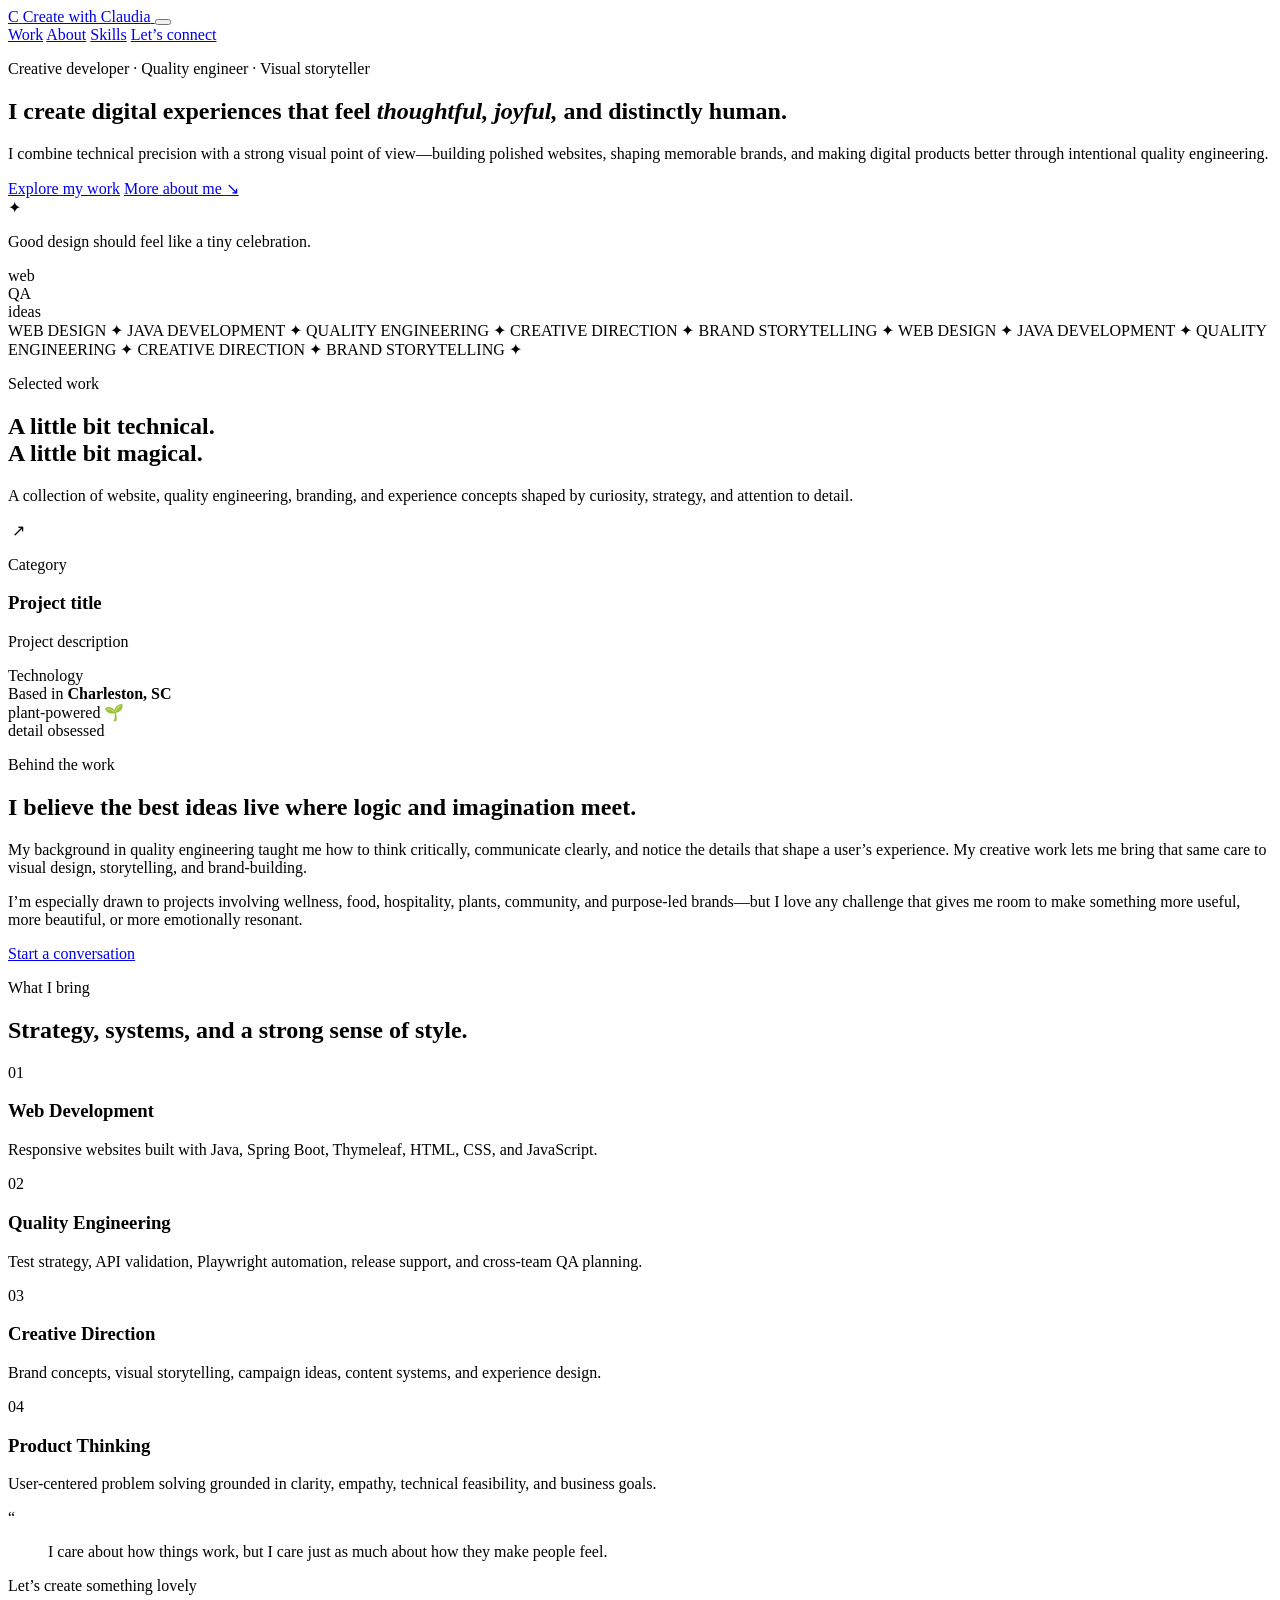
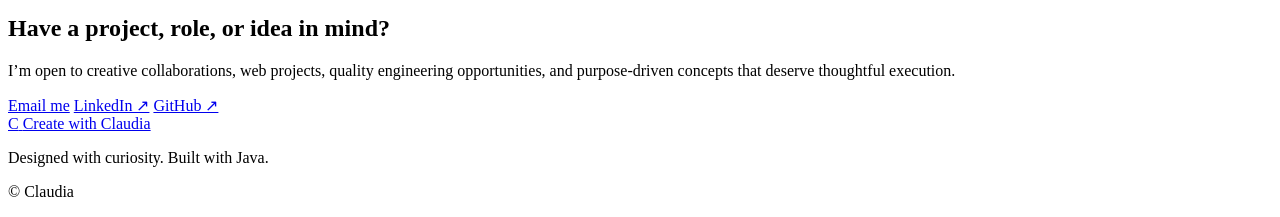
==== claudia-creative-portfolio/target/classes/templates/index.html @ 8a22d0fb "Updates" ====
<!DOCTYPE html>
<html lang="en" xmlns:th="http://www.thymeleaf.org">
<head>
    <meta charset="UTF-8">
    <meta name="viewport" content="width=device-width, initial-scale=1.0">
    <meta name="description" content="Claudia's portfolio featuring web design, quality engineering, branding, and creative direction.">
    <title>Claudia — Creative Developer & Quality Engineer</title>
    <link rel="preconnect" href="https://fonts.googleapis.com">
    <link rel="preconnect" href="https://fonts.gstatic.com" crossorigin>
    <link href="https://fonts.googleapis.com/css2?family=DM+Sans:wght@400;500;600;700&family=Fraunces:opsz,wght@9..144,600;9..144,700&display=swap" rel="stylesheet">
    <link rel="stylesheet" th:href="@{/css/style.css}">
</head>
<body>
<div class="page-shell">
    <header class="site-header">
        <a class="brand" href="#top" aria-label="Claudia home">
            <span class="brand-mark">C</span>
            <span>Create with Claudia</span>
        </a>

        <button class="menu-toggle" aria-label="Toggle navigation" aria-expanded="false">
            <span></span><span></span>
        </button>

        <nav class="site-nav" aria-label="Primary navigation">
            <a href="#work">Work</a>
            <a href="#about">About</a>
            <a href="#skills">Skills</a>
            <a class="nav-cta" href="#contact">Let’s connect</a>
        </nav>
    </header>

    <main id="top">
        <section class="hero section">
            <div class="hero-copy reveal">
                <p class="eyebrow">Creative developer · Quality engineer · Visual storyteller</p>
                <h1>I create digital experiences that feel <em>thoughtful, joyful,</em> and distinctly human.</h1>
                <p class="hero-description">
                    I combine technical precision with a strong visual point of view—building polished websites,
                    shaping memorable brands, and making digital products better through intentional quality engineering.
                </p>
                <div class="hero-actions">
                    <a class="button button-primary" href="#work">Explore my work</a>
                    <a class="text-link" href="#about">More about me <span aria-hidden="true">↘</span></a>
                </div>
            </div>

            <div class="hero-art reveal" aria-label="Abstract portfolio artwork">
                <div class="art-card card-main">
                    <span class="sparkle">✦</span>
                    <p>Good design should feel like a tiny celebration.</p>
                </div>
                <div class="art-card card-small card-pink">web</div>
                <div class="art-card card-small card-yellow">QA</div>
                <div class="art-card card-small card-green">ideas</div>
                <div class="orbit orbit-one"></div>
                <div class="orbit orbit-two"></div>
            </div>
        </section>

        <section class="marquee" aria-label="Areas of expertise">
            <div class="marquee-track">
                <span>WEB DESIGN ✦ JAVA DEVELOPMENT ✦ QUALITY ENGINEERING ✦ CREATIVE DIRECTION ✦ BRAND STORYTELLING ✦</span>
                <span aria-hidden="true">WEB DESIGN ✦ JAVA DEVELOPMENT ✦ QUALITY ENGINEERING ✦ CREATIVE DIRECTION ✦ BRAND STORYTELLING ✦</span>
            </div>
        </section>

        <section id="work" class="section work-section">
            <div class="section-heading reveal">
                <div>
                    <p class="eyebrow">Selected work</p>
                    <h2>A little bit technical.<br>A little bit magical.</h2>
                </div>
                <p>
                    A collection of website, quality engineering, branding, and experience concepts shaped by curiosity,
                    strategy, and attention to detail.
                </p>
            </div>

            <div class="project-grid">
                <article class="project-card reveal" th:each="project : ${projects}" th:classappend="${project.featured} ? ' featured' : ''">
                    <a th:href="${project.link}" class="project-image">
                        <img th:src="${project.image}" th:alt="${project.title}">
                        <span class="project-arrow" aria-hidden="true">↗</span>
                    </a>
                    <div class="project-content">
                        <p class="project-category" th:text="${project.category}">Category</p>
                        <h3 th:text="${project.title}">Project title</h3>
                        <p th:text="${project.description}">Project description</p>
                        <span class="project-tech" th:text="${project.technology}">Technology</span>
                    </div>
                </article>
            </div>
        </section>

        <section id="about" class="section about-section">
            <div class="about-visual reveal">
                <div class="portrait-placeholder">
                    <div class="portrait-copy">
                        <span>Based in</span>
                        <strong>Charleston, SC</strong>
                    </div>
                </div>
                <div class="sticker sticker-one">plant-powered 🌱</div>
                <div class="sticker sticker-two">detail obsessed</div>
            </div>

            <div class="about-copy reveal">
                <p class="eyebrow">Behind the work</p>
                <h2>I believe the best ideas live where logic and imagination meet.</h2>
                <p>
                    My background in quality engineering taught me how to think critically, communicate clearly, and
                    notice the details that shape a user’s experience. My creative work lets me bring that same care
                    to visual design, storytelling, and brand-building.
                </p>
                <p>
                    I’m especially drawn to projects involving wellness, food, hospitality, plants, community, and
                    purpose-led brands—but I love any challenge that gives me room to make something more useful,
                    more beautiful, or more emotionally resonant.
                </p>
                <a class="button button-secondary" href="#contact">Start a conversation</a>
            </div>
        </section>

        <section id="skills" class="section skills-section">
            <div class="section-heading reveal">
                <div>
                    <p class="eyebrow">What I bring</p>
                    <h2>Strategy, systems, and a strong sense of style.</h2>
                </div>
            </div>

            <div class="skills-grid">
                <article class="skill-card reveal">
                    <span class="skill-number">01</span>
                    <h3>Web Development</h3>
                    <p>Responsive websites built with Java, Spring Boot, Thymeleaf, HTML, CSS, and JavaScript.</p>
                </article>
                <article class="skill-card reveal">
                    <span class="skill-number">02</span>
                    <h3>Quality Engineering</h3>
                    <p>Test strategy, API validation, Playwright automation, release support, and cross-team QA planning.</p>
                </article>
                <article class="skill-card reveal">
                    <span class="skill-number">03</span>
                    <h3>Creative Direction</h3>
                    <p>Brand concepts, visual storytelling, campaign ideas, content systems, and experience design.</p>
                </article>
                <article class="skill-card reveal">
                    <span class="skill-number">04</span>
                    <h3>Product Thinking</h3>
                    <p>User-centered problem solving grounded in clarity, empathy, technical feasibility, and business goals.</p>
                </article>
            </div>
        </section>

        <section class="quote-section section reveal">
            <div class="quote-mark">“</div>
            <blockquote>
                I care about how things work, but I care just as much about how they make people feel.
            </blockquote>
        </section>

        <section id="contact" class="section contact-section">
            <div class="contact-card reveal">
                <p class="eyebrow">Let’s create something lovely</p>
                <h2>Have a project, role, or idea in mind?</h2>
                <p>
                    I’m open to creative collaborations, web projects, quality engineering opportunities, and
                    purpose-driven concepts that deserve thoughtful execution.
                </p>
                <div class="contact-actions">
                    <a class="button button-primary" href="mailto:claudiaschrader1095@gmail.com">Email me</a>
                    <a class="text-link" href="https://www.google.com/url?sa=t&source=web&rct=j&opi=89978449&url=https://www.linkedin.com/in/claudia-schrader&ved=2ahUKEwjKh9Pg5uuVAxUx5ckDHWeXJr0QFnoECA4QAQ&usg=AOvVaw2Oaxa5T6rUPirSAI4eppeE" target="_blank" rel="noreferrer">LinkedIn ↗</a>
                    <a class="text-link" href="https://github.com/claudiaschrader1095" target="_blank" rel="noreferrer">GitHub ↗</a>
                </div>
            </div>
        </section>
    </main>

    <footer>
        <a class="brand" href="#top">
            <span class="brand-mark">C</span>
            <span>Create with Claudia</span>
        </a>
        <p>Designed with curiosity. Built with Java.</p>
        <p>© <span id="year"></span> Claudia</p>
    </footer>
</div>

<script th:src="@{/js/script.js}"></script>
</body>
</html>
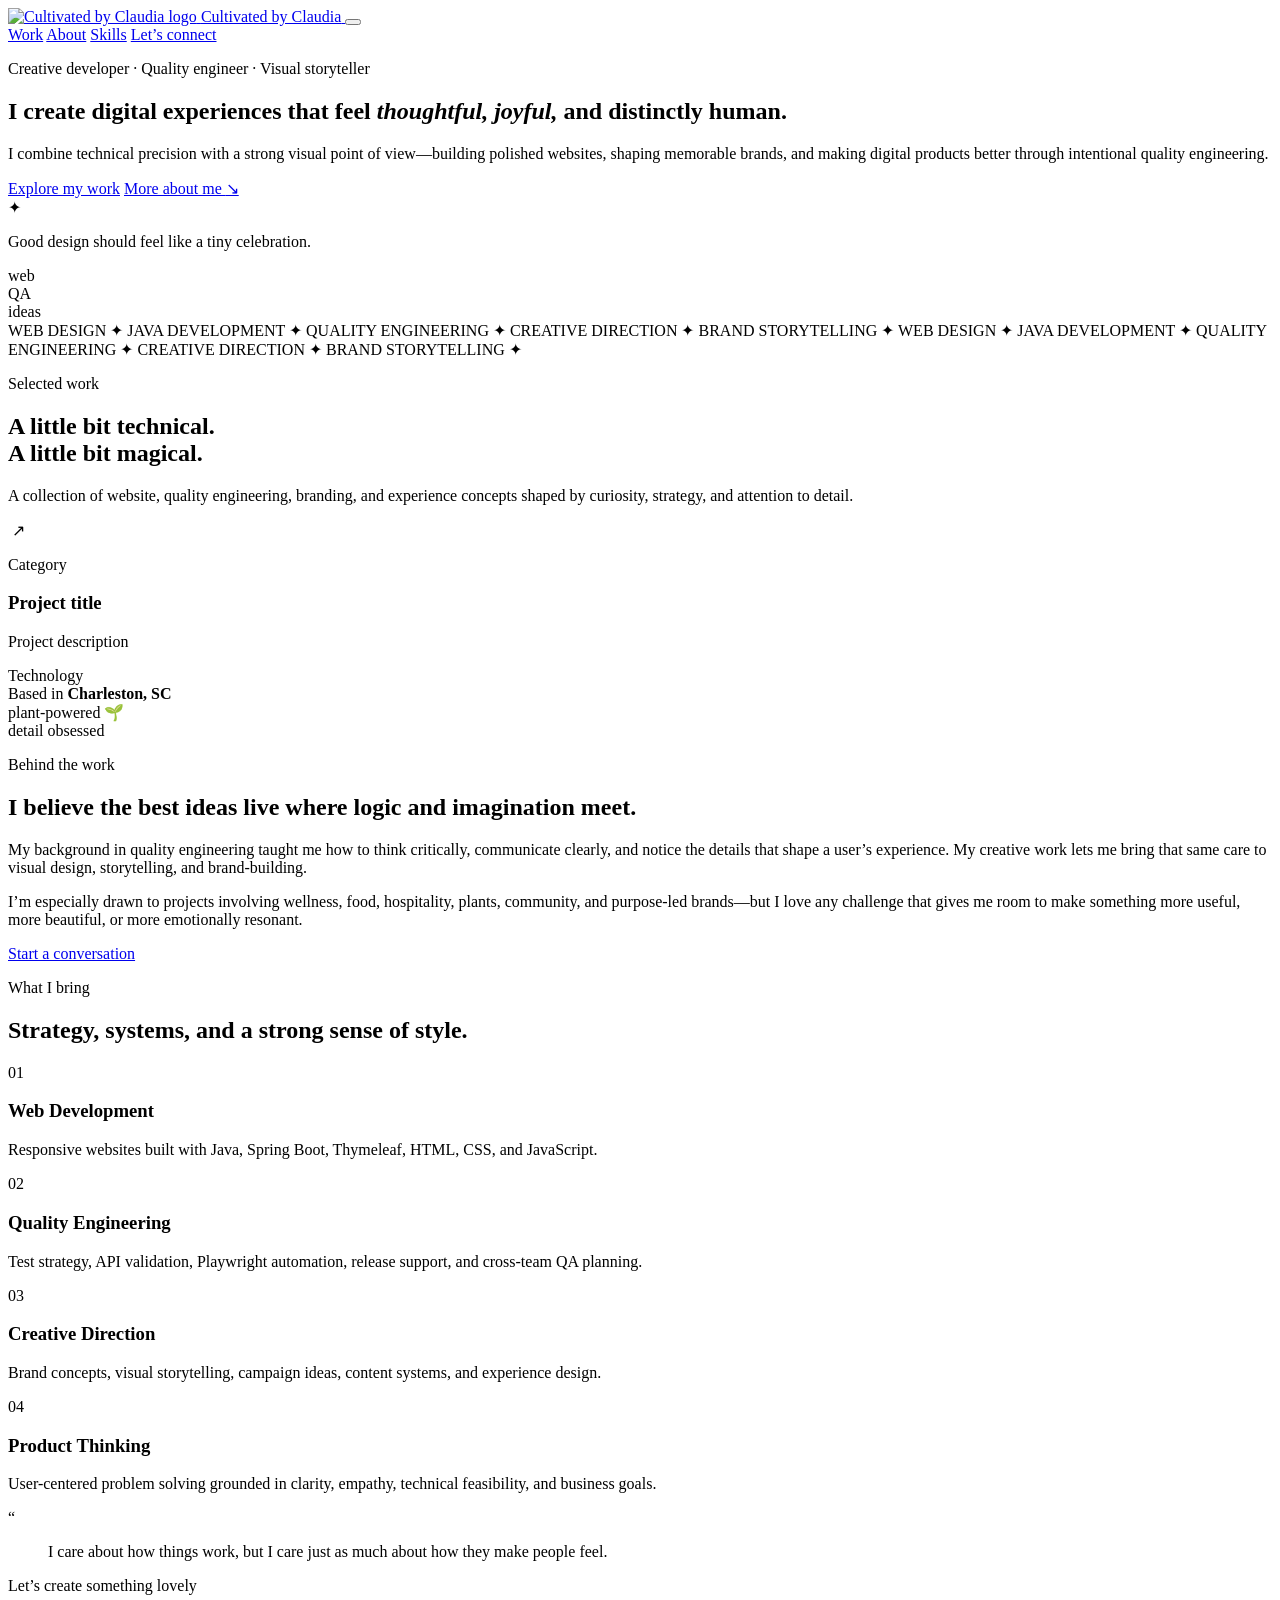
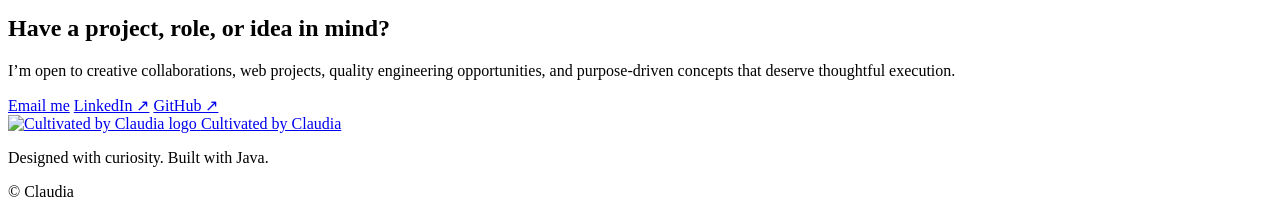
==== commit 11222f4c: "Commit_Changes" ====
--- a/claudia-creative-portfolio/target/classes/templates/index.html
+++ b/claudia-creative-portfolio/target/classes/templates/index.html
@@ -14,8 +14,10 @@
 <div class="page-shell">
     <header class="site-header">
         <a class="brand" href="#top" aria-label="Claudia home">
-            <span class="brand-mark">C</span>
-            <span>Create with Claudia</span>
+            <span class="brand-mark has-img">
+                <img th:src="@{/images/logo-image.png}" src="/images/logo-image.png" alt="Cultivated by Claudia logo">
+            </span>
+            <span>Cultivated by Claudia</span>
         </a>
 
         <button class="menu-toggle" aria-label="Toggle navigation" aria-expanded="false">
@@ -180,8 +182,10 @@
 
     <footer>
         <a class="brand" href="#top">
-            <span class="brand-mark">C</span>
-            <span>Create with Claudia</span>
+            <span class="brand-mark has-img">
+                <img th:src="@{/images/logo-image.png}" src="/images/logo-image.png" alt="Cultivated by Claudia logo">
+            </span>
+            <span>Cultivated by Claudia</span>
         </a>
         <p>Designed with curiosity. Built with Java.</p>
         <p>© <span id="year"></span> Claudia</p>
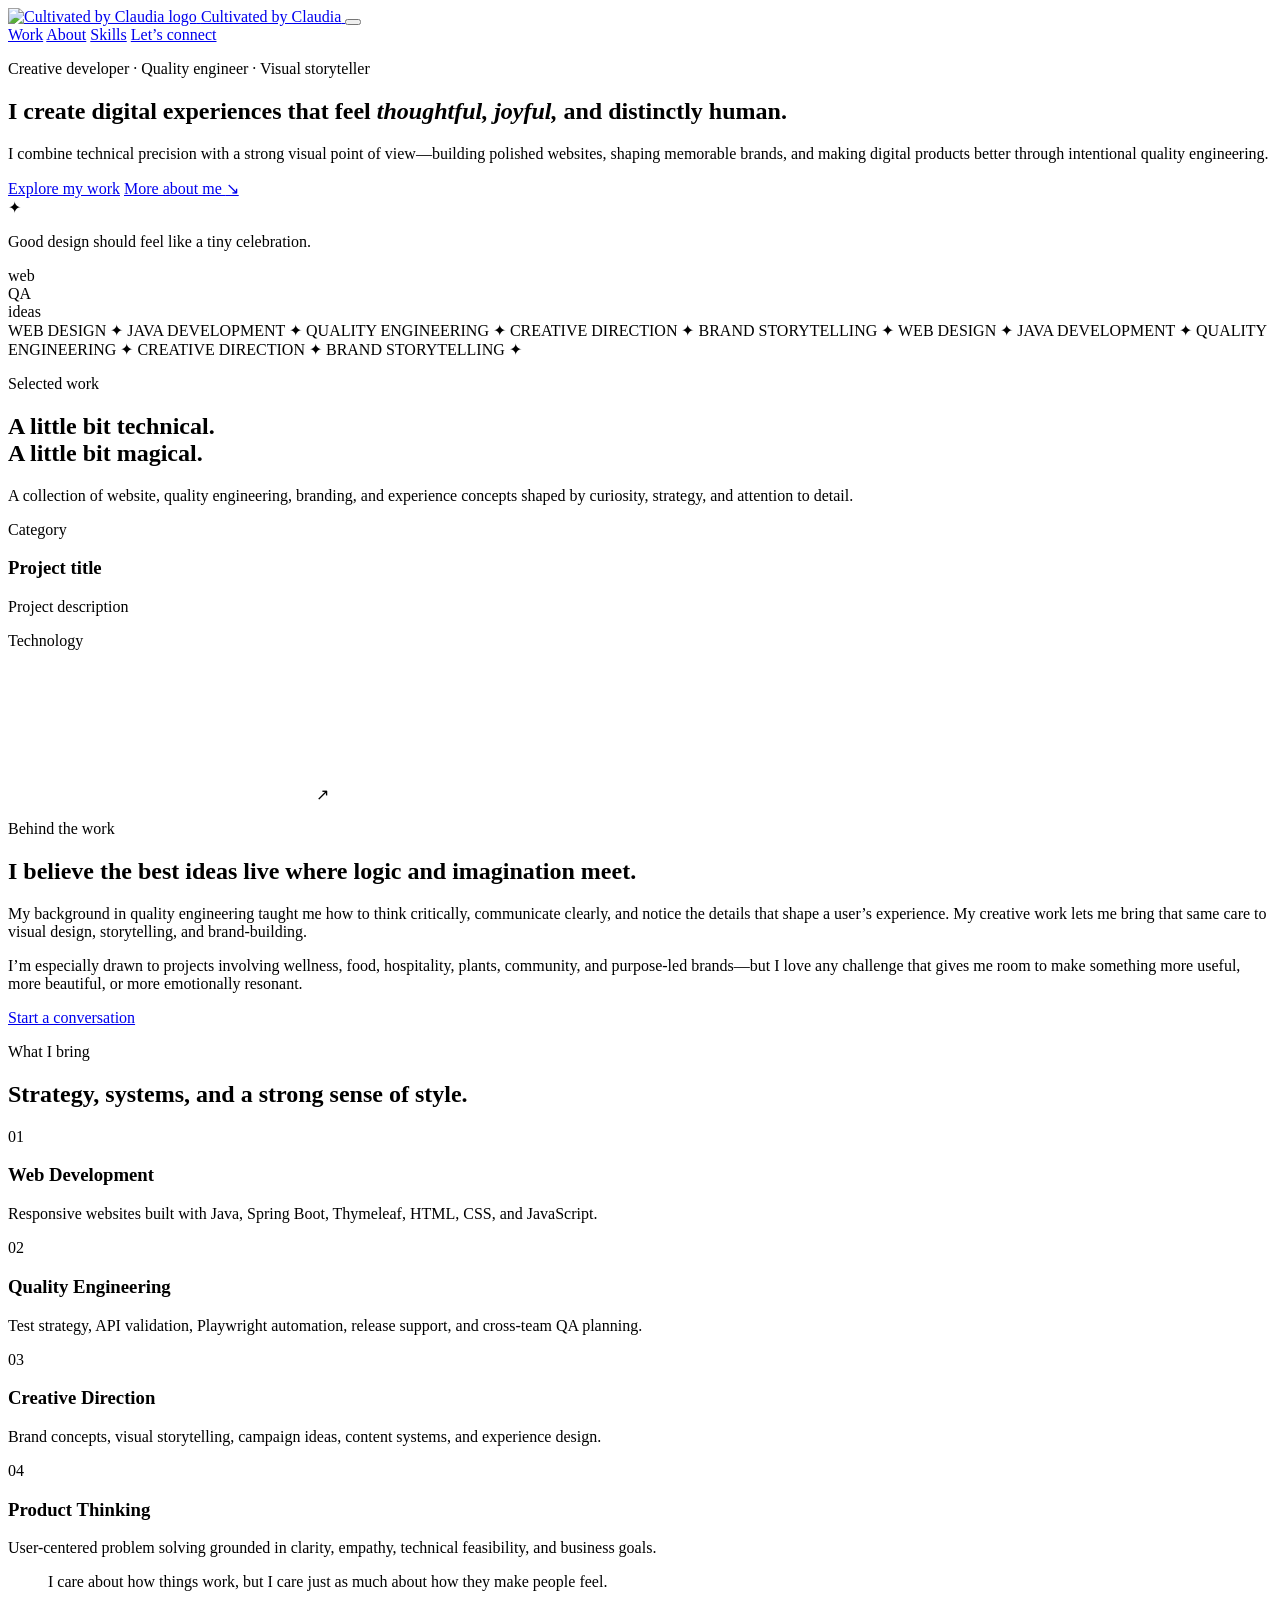
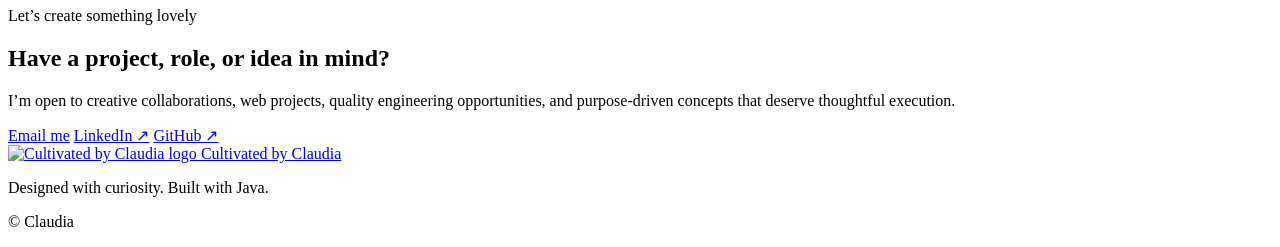
==== commit 3a48b9fb: "updates" ====
--- a/claudia-creative-portfolio/target/classes/templates/index.html
+++ b/claudia-creative-portfolio/target/classes/templates/index.html
@@ -81,32 +81,22 @@
 
             <div class="project-grid">
                 <article class="project-card reveal" th:each="project : ${projects}" th:classappend="${project.featured} ? ' featured' : ''">
-                    <a th:href="${project.link}" class="project-image">
-                        <img th:src="${project.image}" th:alt="${project.title}">
-                        <span class="project-arrow" aria-hidden="true">↗</span>
-                    </a>
                     <div class="project-content">
                         <p class="project-category" th:text="${project.category}">Category</p>
                         <h3 th:text="${project.title}">Project title</h3>
                         <p th:text="${project.description}">Project description</p>
                         <span class="project-tech" th:text="${project.technology}">Technology</span>
                     </div>
+                    <a th:href="${project.link}" class="project-image">
+                        <video th:if="${project.image.endsWith('.mov')}" th:src="${project.image}" autoplay muted loop playsinline></video>
+                        <img th:unless="${project.image.endsWith('.mov')}" th:src="${project.image}" th:alt="${project.title}">
+                        <span class="project-arrow" aria-hidden="true">↗</span>
+                    </a>
                 </article>
             </div>
         </section>
 
         <section id="about" class="section about-section">
-            <div class="about-visual reveal">
-                <div class="portrait-placeholder">
-                    <div class="portrait-copy">
-                        <span>Based in</span>
-                        <strong>Charleston, SC</strong>
-                    </div>
-                </div>
-                <div class="sticker sticker-one">plant-powered 🌱</div>
-                <div class="sticker sticker-two">detail obsessed</div>
-            </div>
-
             <div class="about-copy reveal">
                 <p class="eyebrow">Behind the work</p>
                 <h2>I believe the best ideas live where logic and imagination meet.</h2>
@@ -156,8 +146,7 @@
             </div>
         </section>
 
-        <section class="quote-section section reveal">
-            <div class="quote-mark">“</div>
+        <section class="quote-section section reveal"> 
             <blockquote>
                 I care about how things work, but I care just as much about how they make people feel.
             </blockquote>
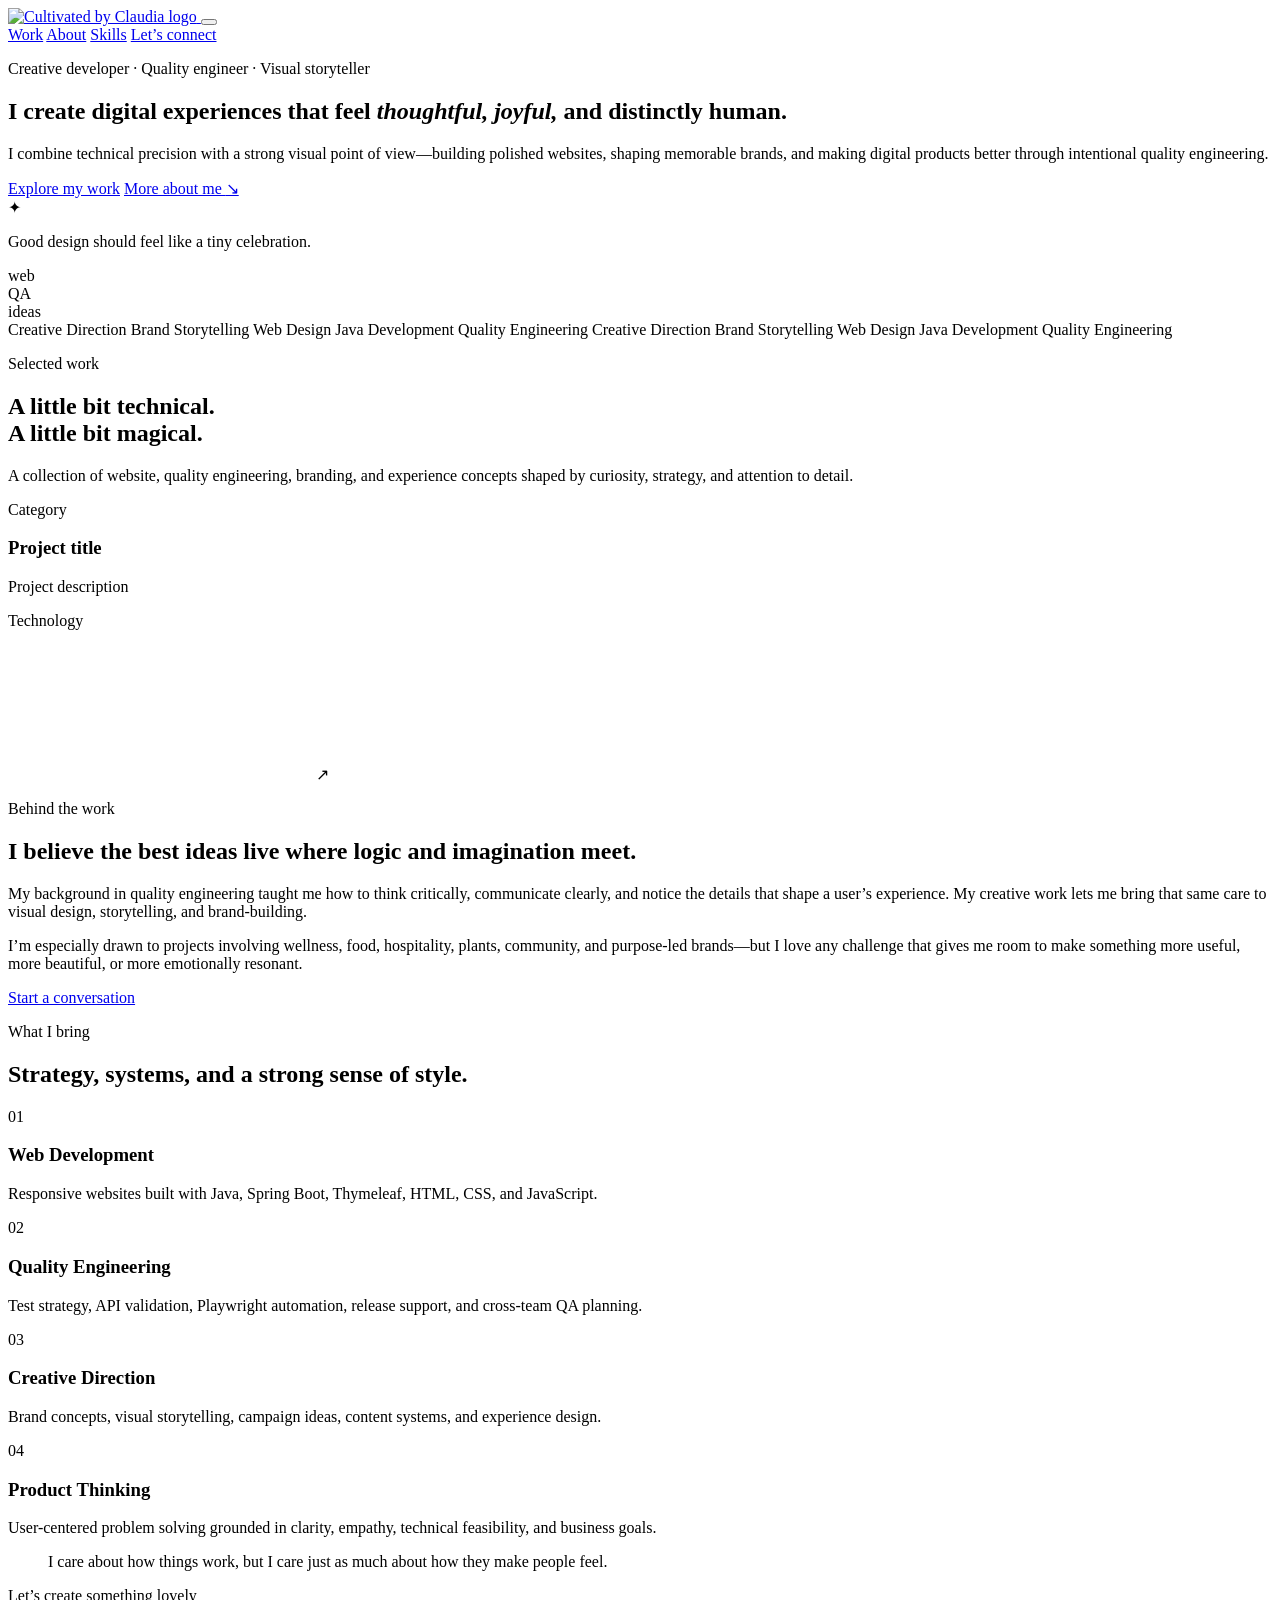
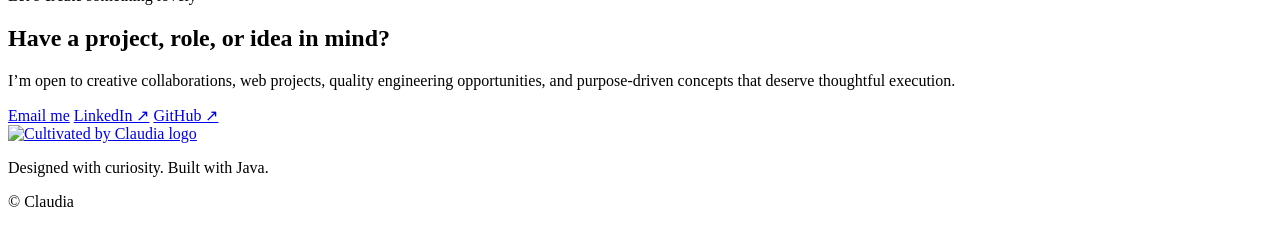
==== commit 0578c73a: "update_part2" ====
--- a/claudia-creative-portfolio/target/classes/templates/index.html
+++ b/claudia-creative-portfolio/target/classes/templates/index.html
@@ -17,7 +17,6 @@
             <span class="brand-mark has-img">
                 <img th:src="@{/images/logo-image.png}" src="/images/logo-image.png" alt="Cultivated by Claudia logo">
             </span>
-            <span>Cultivated by Claudia</span>
         </a>
 
         <button class="menu-toggle" aria-label="Toggle navigation" aria-expanded="false">
@@ -62,8 +61,17 @@
 
         <section class="marquee" aria-label="Areas of expertise">
             <div class="marquee-track">
-                <span>WEB DESIGN ✦ JAVA DEVELOPMENT ✦ QUALITY ENGINEERING ✦ CREATIVE DIRECTION ✦ BRAND STORYTELLING ✦</span>
-                <span aria-hidden="true">WEB DESIGN ✦ JAVA DEVELOPMENT ✦ QUALITY ENGINEERING ✦ CREATIVE DIRECTION ✦ BRAND STORYTELLING ✦</span>
+                <span>Creative Direction</span>
+                <span>Brand Storytelling</span>
+                <span>Web Design</span>
+                <span>Java Development</span>
+                <span>Quality Engineering</span>
+
+                <span aria-hidden="true">Creative Direction</span>
+                <span aria-hidden="true">Brand Storytelling</span>
+                <span aria-hidden="true">Web Design</span>
+                <span aria-hidden="true">Java Development</span>
+                <span aria-hidden="true">Quality Engineering</span>
             </div>
         </section>
 
@@ -161,7 +169,7 @@
                     purpose-driven concepts that deserve thoughtful execution.
                 </p>
                 <div class="contact-actions">
-                    <a class="button button-primary" href="mailto:claudiaschrader1095@gmail.com">Email me</a>
+                    <a class="button button-primary" href="mailto:cultivatedbyclaudia@gmail.com">Email me</a>
                     <a class="text-link" href="https://www.google.com/url?sa=t&source=web&rct=j&opi=89978449&url=https://www.linkedin.com/in/claudia-schrader&ved=2ahUKEwjKh9Pg5uuVAxUx5ckDHWeXJr0QFnoECA4QAQ&usg=AOvVaw2Oaxa5T6rUPirSAI4eppeE" target="_blank" rel="noreferrer">LinkedIn ↗</a>
                     <a class="text-link" href="https://github.com/claudiaschrader1095" target="_blank" rel="noreferrer">GitHub ↗</a>
                 </div>
@@ -174,7 +182,6 @@
             <span class="brand-mark has-img">
                 <img th:src="@{/images/logo-image.png}" src="/images/logo-image.png" alt="Cultivated by Claudia logo">
             </span>
-            <span>Cultivated by Claudia</span>
         </a>
         <p>Designed with curiosity. Built with Java.</p>
         <p>© <span id="year"></span> Claudia</p>
